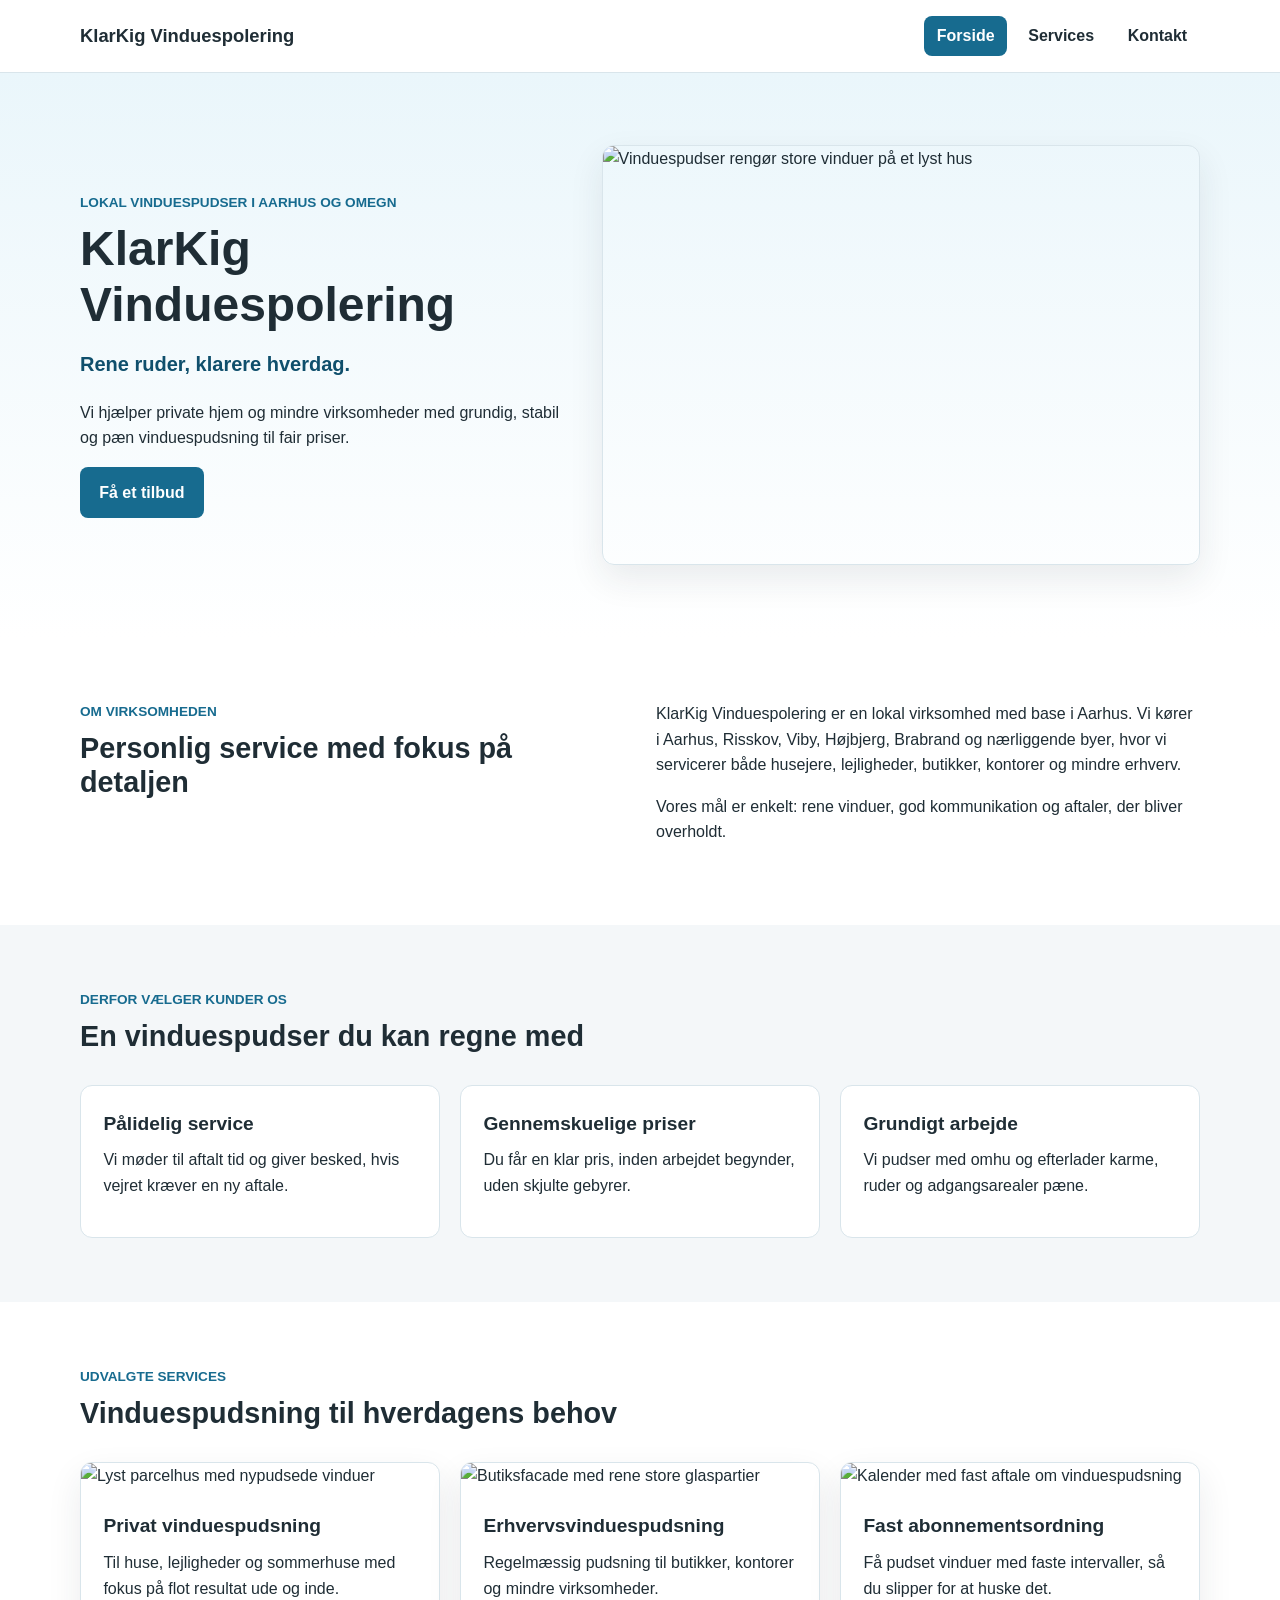
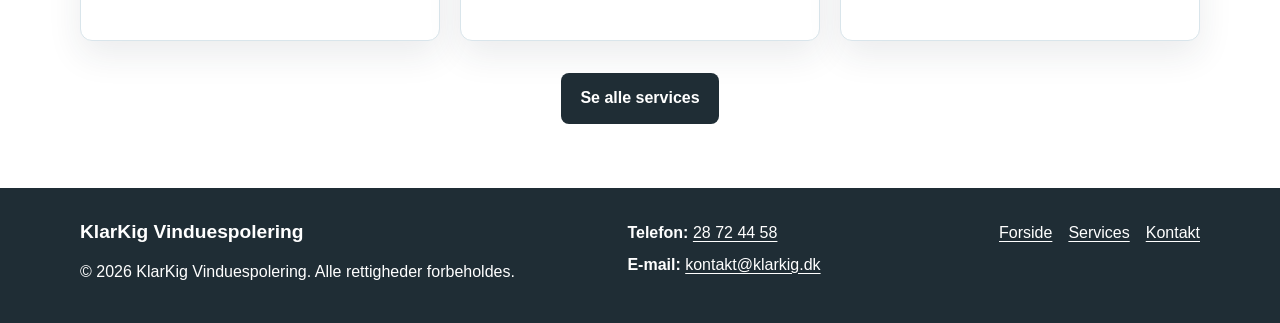
==== window-cleaning/index.html @ 9cce82bb "nyt website til vinduespudseren" ====
<!DOCTYPE html>
<html lang="da">
<head>
    <meta charset="UTF-8">
    <meta name="viewport" content="width=device-width, initial-scale=1.0">
    <title>KlarKig Vinduespolering | Forside</title>
    <link rel="stylesheet" href="css/styles.css">
</head>
<body>
    <!-- Header og navigation -->
    <header class="site-header">
        <div class="container header-content">
            <a class="site-logo" href="index.html">KlarKig Vinduespolering</a>
            <nav class="main-navigation" aria-label="Hovednavigation">
                <ul>
                    <li><a class="active" href="index.html" aria-current="page">Forside</a></li>
                    <li><a href="services.html">Services</a></li>
                    <li><a href="contact.html">Kontakt</a></li>
                </ul>
            </nav>
        </div>
    </header>

    <main>
        <!-- Hero-sektion -->
        <section class="hero">
            <div class="container hero-grid">
                <div class="hero-text">
                    <p class="eyebrow">Lokal vinduespudser i Aarhus og omegn</p>
                    <h1>KlarKig Vinduespolering</h1>
                    <p class="hero-slogan">Rene ruder, klarere hverdag.</p>
                    <p>
                        Vi hjælper private hjem og mindre virksomheder med grundig,
                        stabil og pæn vinduespudsning til fair priser.
                    </p>
                    <a class="button" href="contact.html">Få et tilbud</a>
                </div>
                <img
                    class="hero-image"
                    src="https://placehold.co/1200x700?text=Professionel+vinduespudsning"
                    alt="Vinduespudser rengør store vinduer på et lyst hus"
                >
            </div>
        </section>

        <!-- Præsentation af virksomheden -->
        <section class="section">
            <div class="container two-column">
                <div>
                    <p class="eyebrow">Om virksomheden</p>
                    <h2>Personlig service med fokus på detaljen</h2>
                </div>
                <div>
                    <p>
                        KlarKig Vinduespolering er en lokal virksomhed med base i Aarhus.
                        Vi kører i Aarhus, Risskov, Viby, Højbjerg, Brabrand og nærliggende
                        byer, hvor vi servicerer både husejere, lejligheder, butikker,
                        kontorer og mindre erhverv.
                    </p>
                    <p>
                        Vores mål er enkelt: rene vinduer, god kommunikation og aftaler,
                        der bliver overholdt.
                    </p>
                </div>
            </div>
        </section>

        <!-- Grunde til at vælge virksomheden -->
        <section class="section section-muted">
            <div class="container">
                <div class="section-heading">
                    <p class="eyebrow">Derfor vælger kunder os</p>
                    <h2>En vinduespudser du kan regne med</h2>
                </div>
                <div class="benefits">
                    <article class="benefit-card">
                        <h3>Pålidelig service</h3>
                        <p>Vi møder til aftalt tid og giver besked, hvis vejret kræver en ny aftale.</p>
                    </article>
                    <article class="benefit-card">
                        <h3>Gennemskuelige priser</h3>
                        <p>Du får en klar pris, inden arbejdet begynder, uden skjulte gebyrer.</p>
                    </article>
                    <article class="benefit-card">
                        <h3>Grundigt arbejde</h3>
                        <p>Vi pudser med omhu og efterlader karme, ruder og adgangsarealer pæne.</p>
                    </article>
                </div>
            </div>
        </section>

        <!-- Udvalgte services -->
        <section class="section">
            <div class="container">
                <div class="section-heading">
                    <p class="eyebrow">Udvalgte services</p>
                    <h2>Vinduespudsning til hverdagens behov</h2>
                </div>
                <div class="service-grid">
                    <article class="service-card">
                        <img src="https://placehold.co/600x400?text=Private+hjem" alt="Lyst parcelhus med nypudsede vinduer">
                        <div class="service-card-content">
                            <h3>Privat vinduespudsning</h3>
                            <p>Til huse, lejligheder og sommerhuse med fokus på flot resultat ude og inde.</p>
                        </div>
                    </article>
                    <article class="service-card">
                        <img src="https://placehold.co/600x400?text=Butik+og+kontor" alt="Butiksfacade med rene store glaspartier">
                        <div class="service-card-content">
                            <h3>Erhvervsvinduespudsning</h3>
                            <p>Regelmæssig pudsning til butikker, kontorer og mindre virksomheder.</p>
                        </div>
                    </article>
                    <article class="service-card">
                        <img src="https://placehold.co/600x400?text=Fast+aftale" alt="Kalender med fast aftale om vinduespudsning">
                        <div class="service-card-content">
                            <h3>Fast abonnementsordning</h3>
                            <p>Få pudset vinduer med faste intervaller, så du slipper for at huske det.</p>
                        </div>
                    </article>
                </div>
                <div class="centered-action">
                    <a class="button button-secondary" href="services.html">Se alle services</a>
                </div>
            </div>
        </section>
    </main>

    <!-- Footer -->
    <footer class="site-footer">
        <div class="container footer-grid">
            <div>
                <h2>KlarKig Vinduespolering</h2>
                <p>&copy; 2026 KlarKig Vinduespolering. Alle rettigheder forbeholdes.</p>
            </div>
            <div>
                <p><strong>Telefon:</strong> <a href="tel:+4528724458">28 72 44 58</a></p>
                <p><strong>E-mail:</strong> <a href="mailto:kontakt@klarkig.dk">kontakt@klarkig.dk</a></p>
            </div>
            <nav class="footer-navigation" aria-label="Footernavigation">
                <a href="index.html">Forside</a>
                <a href="services.html">Services</a>
                <a href="contact.html">Kontakt</a>
            </nav>
        </div>
    </footer>
</body>
</html>
---- window-cleaning/css/styles.css ----
:root {
    --color-white: #ffffff;
    --color-light-blue: #eaf6fb;
    --color-light-gray: #f4f7f9;
    --color-text: #1f2d35;
    --color-muted: #5d6b73;
    --color-primary: #176b8f;
    --color-primary-dark: #0f4f6c;
    --color-border: #d9e5eb;
    --shadow-soft: 0 14px 35px rgba(31, 45, 53, 0.09);
    --radius-small: 8px;
    --radius-medium: 12px;
    --spacing-section: 4rem;
    --container-width: 1120px;
}

* {
    box-sizing: border-box;
}

body {
    margin: 0;
    color: var(--color-text);
    background: var(--color-white);
    font-family: Arial, Helvetica, sans-serif;
    font-size: 1rem;
    line-height: 1.6;
}

img {
    display: block;
    max-width: 100%;
    height: auto;
}

a {
    color: var(--color-primary);
    text-decoration: none;
}

a:hover {
    color: var(--color-primary-dark);
}

a:focus-visible,
button:focus-visible,
input:focus-visible,
select:focus-visible,
textarea:focus-visible {
    outline: 3px solid #7fc7e8;
    outline-offset: 3px;
}

h1,
h2,
h3,
p {
    margin-top: 0;
}

h1 {
    font-size: 2.3rem;
    line-height: 1.15;
    margin-bottom: 1rem;
}

h2 {
    font-size: 1.8rem;
    line-height: 1.2;
    margin-bottom: 1rem;
}

h3 {
    font-size: 1.2rem;
    margin-bottom: 0.5rem;
}

.container {
    width: min(100% - 2rem, var(--container-width));
    margin: 0 auto;
}

.site-header {
    background: var(--color-white);
    border-bottom: 1px solid var(--color-border);
}

.header-content {
    display: flex;
    flex-direction: column;
    gap: 1rem;
    padding: 1rem 0;
}

.site-logo {
    color: var(--color-text);
    font-size: 1.15rem;
    font-weight: 700;
}

.main-navigation ul {
    display: flex;
    flex-wrap: wrap;
    gap: 0.5rem;
    margin: 0;
    padding: 0;
    list-style: none;
}

.main-navigation a {
    display: inline-block;
    padding: 0.45rem 0.8rem;
    border-radius: var(--radius-small);
    color: var(--color-text);
    font-weight: 700;
}

.main-navigation a:hover,
.main-navigation a.active {
    color: var(--color-white);
    background: var(--color-primary);
}

.hero {
    padding: 3rem 0;
    background: linear-gradient(180deg, var(--color-light-blue), var(--color-white));
}

.hero-grid,
.two-column,
.contact-layout {
    display: grid;
    gap: 2rem;
}

.hero-text {
    align-self: center;
}

.hero-text p {
    max-width: 38rem;
}

.hero-slogan {
    color: var(--color-primary-dark);
    font-size: 1.25rem;
    font-weight: 700;
}

.hero-image,
.service-card,
.service-feature,
.contact-form,
.contact-details {
    border: 1px solid var(--color-border);
    border-radius: var(--radius-medium);
    box-shadow: var(--shadow-soft);
}

.hero-image {
    width: 100%;
    object-fit: cover;
}

.section {
    padding: var(--spacing-section) 0;
}

.section-muted {
    background: var(--color-light-gray);
}

.section-heading {
    max-width: 42rem;
    margin-bottom: 2rem;
}

.eyebrow {
    margin-bottom: 0.5rem;
    color: var(--color-primary);
    font-size: 0.85rem;
    font-weight: 700;
    letter-spacing: 0;
    text-transform: uppercase;
}

.benefits,
.service-grid {
    display: grid;
    gap: 1.25rem;
}

.benefit-card,
.service-card-content {
    padding: 1.4rem;
}

.benefit-card {
    background: var(--color-white);
    border: 1px solid var(--color-border);
    border-radius: var(--radius-medium);
}

.service-card {
    overflow: hidden;
    background: var(--color-white);
}

.service-card img {
    width: 100%;
}

.button {
    display: inline-block;
    padding: 0.8rem 1.2rem;
    border: 0;
    border-radius: var(--radius-small);
    color: var(--color-white);
    background: var(--color-primary);
    font: inherit;
    font-weight: 700;
    cursor: pointer;
    transition: background 0.2s ease, transform 0.2s ease;
}

.button:hover {
    color: var(--color-white);
    background: var(--color-primary-dark);
    transform: translateY(-2px);
}

.button-secondary {
    background: var(--color-text);
}

.button-secondary:hover {
    background: #30424c;
}

.centered-action {
    margin-top: 2rem;
    text-align: center;
}

.page-intro {
    padding: 3.5rem 0;
    background: var(--color-light-blue);
}

.page-intro p {
    max-width: 42rem;
}

.service-list {
    display: grid;
    gap: 2rem;
}

.service-feature {
    display: grid;
    gap: 1.5rem;
    padding: 1rem;
    background: var(--color-white);
}

.service-feature img {
    width: 100%;
    border-radius: var(--radius-small);
}

.check-list {
    margin: 1rem 0 0;
    padding-left: 1.2rem;
}

.check-list li {
    margin-bottom: 0.5rem;
}

.cta-section {
    padding: 3rem 0;
    color: var(--color-white);
    background: var(--color-primary-dark);
}

.cta-content {
    display: grid;
    gap: 1rem;
    align-items: center;
}

.cta-content p {
    margin-bottom: 0;
}

.contact-details,
.contact-form {
    padding: 1.5rem;
    background: var(--color-white);
}

.contact-details dl {
    display: grid;
    gap: 1rem;
    margin: 0;
}

.contact-details dt {
    font-weight: 700;
}

.contact-details dd {
    margin: 0;
    color: var(--color-muted);
}

.info-box {
    margin-top: 2rem;
    padding: 1rem;
    border-radius: var(--radius-small);
    background: var(--color-light-blue);
}

.info-box p {
    margin-bottom: 0;
}

.contact-form {
    display: grid;
    gap: 1rem;
}

.form-group {
    display: grid;
    gap: 0.35rem;
}

label {
    font-weight: 700;
}

input,
select,
textarea {
    width: 100%;
    padding: 0.75rem;
    border: 1px solid var(--color-border);
    border-radius: var(--radius-small);
    color: var(--color-text);
    background: var(--color-white);
    font: inherit;
}

textarea {
    resize: vertical;
}

.site-footer {
    padding: 2rem 0;
    color: var(--color-white);
    background: var(--color-text);
}

.site-footer h2 {
    font-size: 1.2rem;
}

.site-footer a {
    color: var(--color-white);
    text-decoration: underline;
    text-underline-offset: 0.2rem;
}

.footer-grid {
    display: grid;
    gap: 1.25rem;
}

.footer-grid p {
    margin-bottom: 0.4rem;
}

.footer-navigation {
    display: flex;
    flex-wrap: wrap;
    gap: 1rem;
}

@media (min-width: 700px) {
    h1 {
        font-size: 3rem;
    }

    .header-content {
        flex-direction: row;
        align-items: center;
        justify-content: space-between;
    }

    .hero-grid,
    .two-column,
    .contact-layout {
        grid-template-columns: 1fr 1fr;
        align-items: start;
    }

    .benefits,
    .service-grid {
        grid-template-columns: repeat(3, 1fr);
    }

    .service-feature {
        grid-template-columns: minmax(0, 0.9fr) minmax(0, 1.1fr);
        align-items: center;
        padding: 1.25rem;
    }

    .cta-content {
        grid-template-columns: 1fr auto;
    }

    .footer-grid {
        grid-template-columns: 1.5fr 1fr auto;
        align-items: start;
    }
}

@media (min-width: 1000px) {
    .hero {
        padding: 4.5rem 0;
    }

    .hero-grid {
        grid-template-columns: 0.9fr 1.1fr;
    }

    .hero-image {
        min-height: 420px;
    }
}
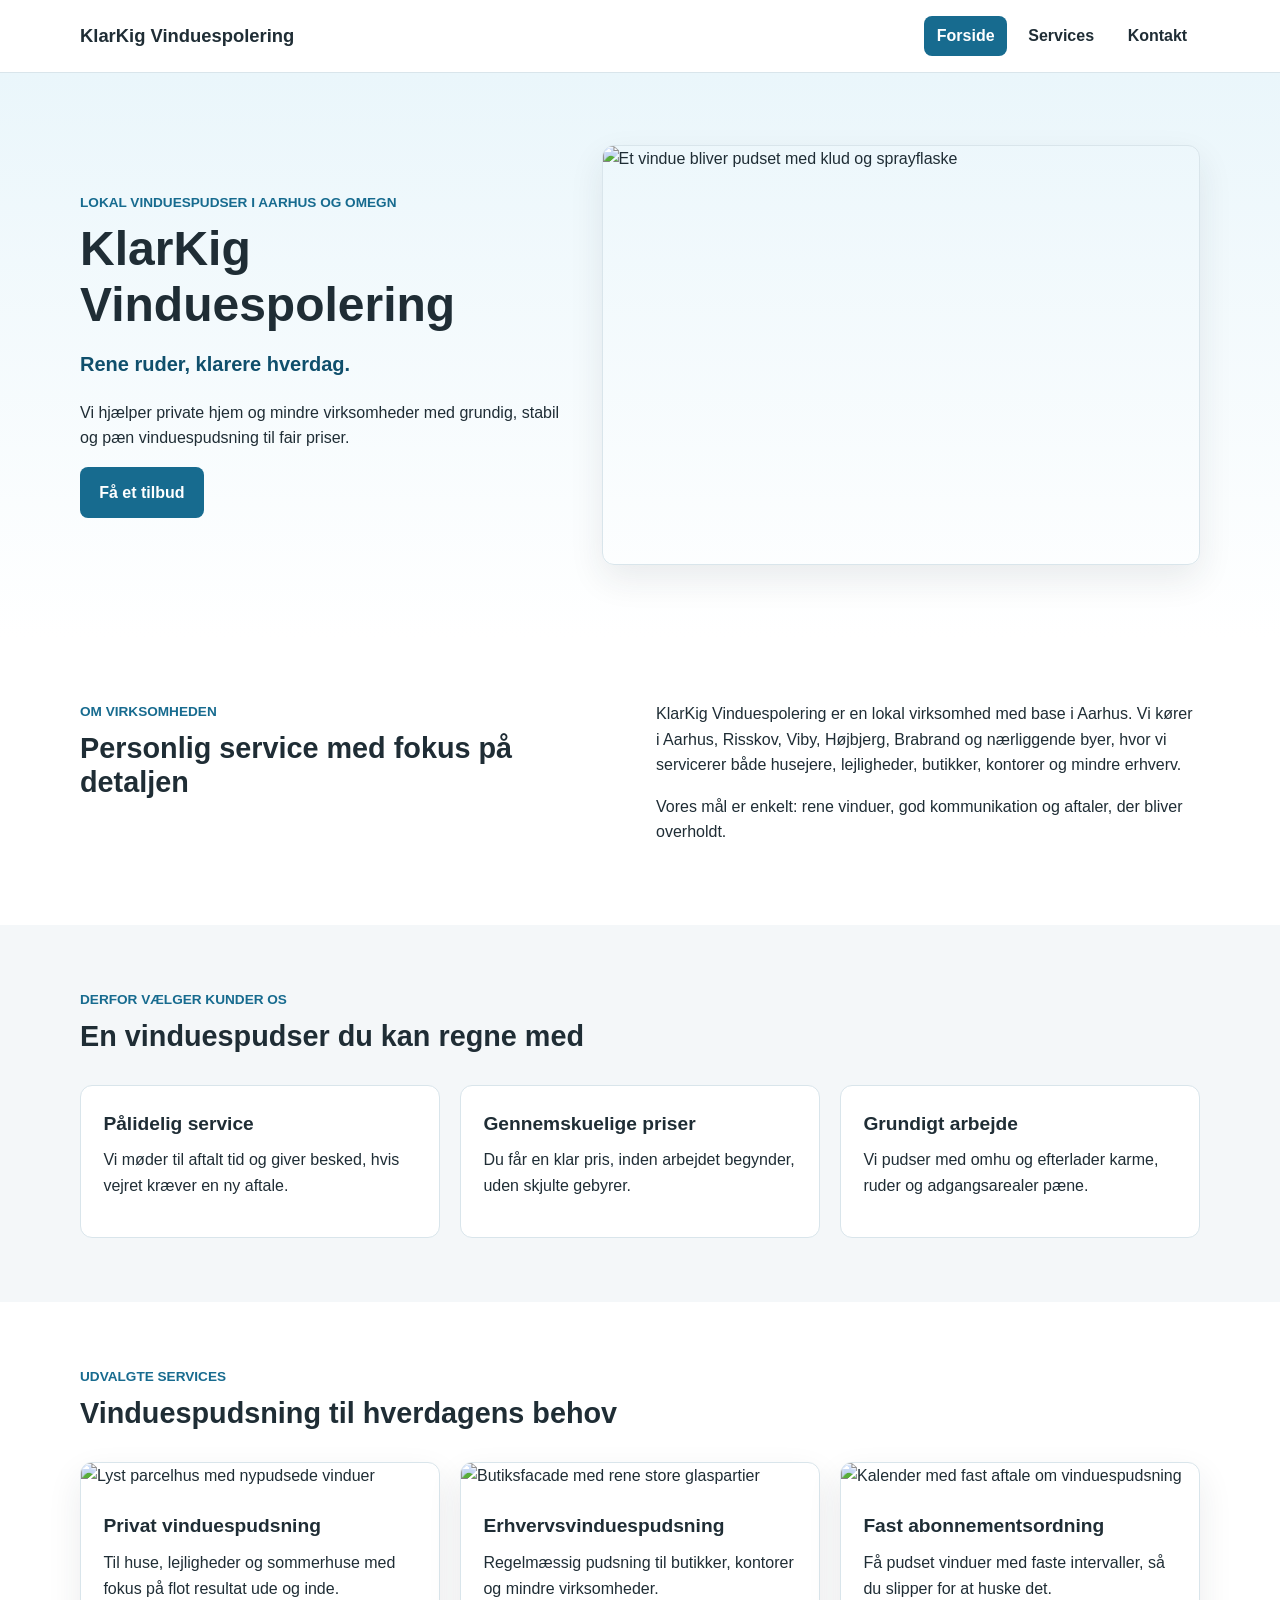
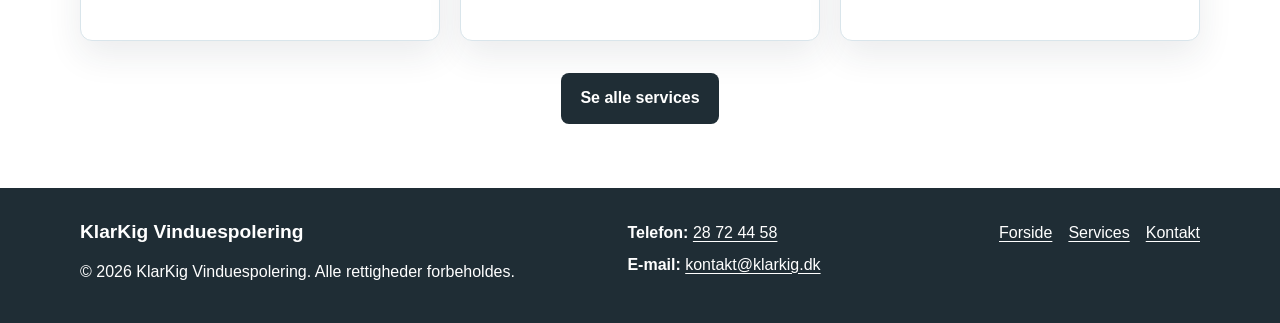
==== commit 384d7299: "tilføjelse af billede" ====
--- a/window-cleaning/index.html
+++ b/window-cleaning/index.html
@@ -37,8 +37,8 @@
                 </div>
                 <img
                     class="hero-image"
-                    src="https://placehold.co/1200x700?text=Professionel+vinduespudsning"
-                    alt="Vinduespudser rengør store vinduer på et lyst hus"
+                    src="https://images.pexels.com/photos/7641230/pexels-photo-7641230.jpeg?auto=compress&amp;cs=tinysrgb&amp;fit=crop&amp;w=1200&amp;h=700"
+                    alt="Et vindue bliver pudset med klud og sprayflaske"
                 >
             </div>
         </section>
